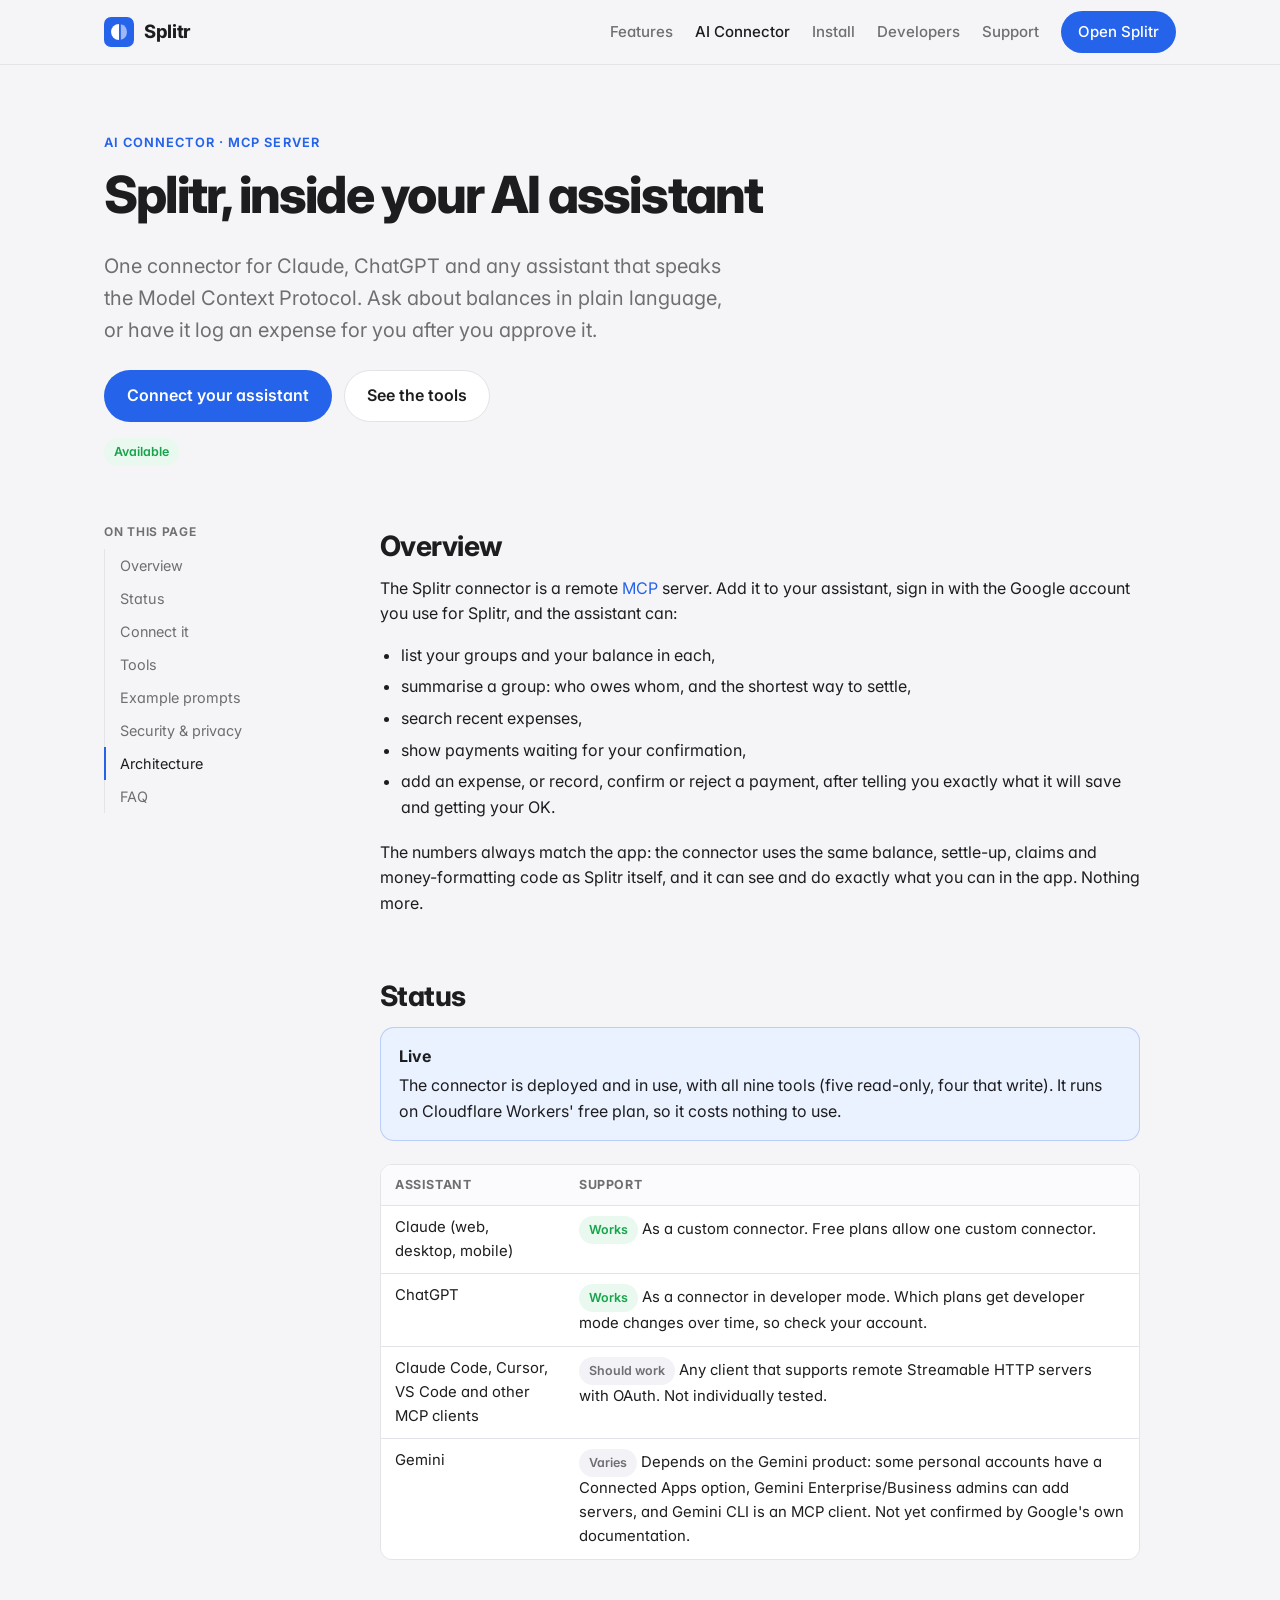
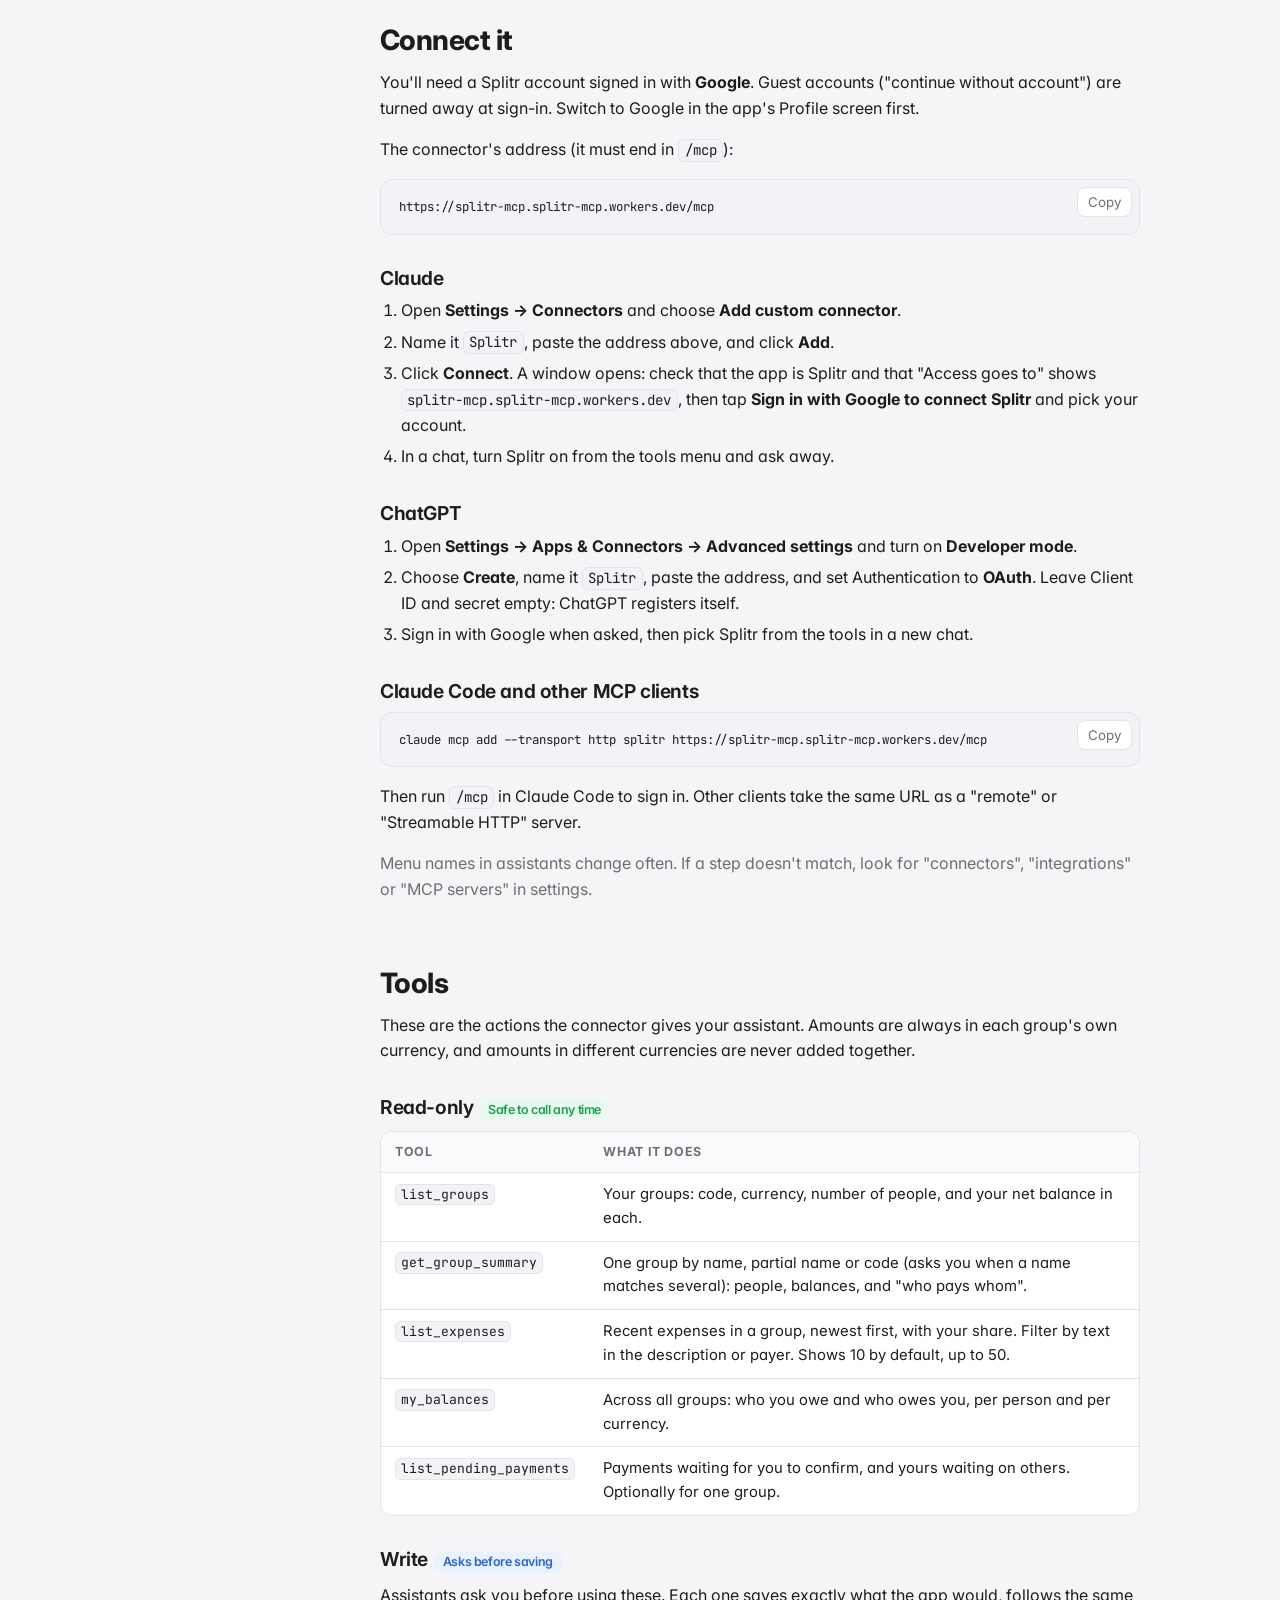
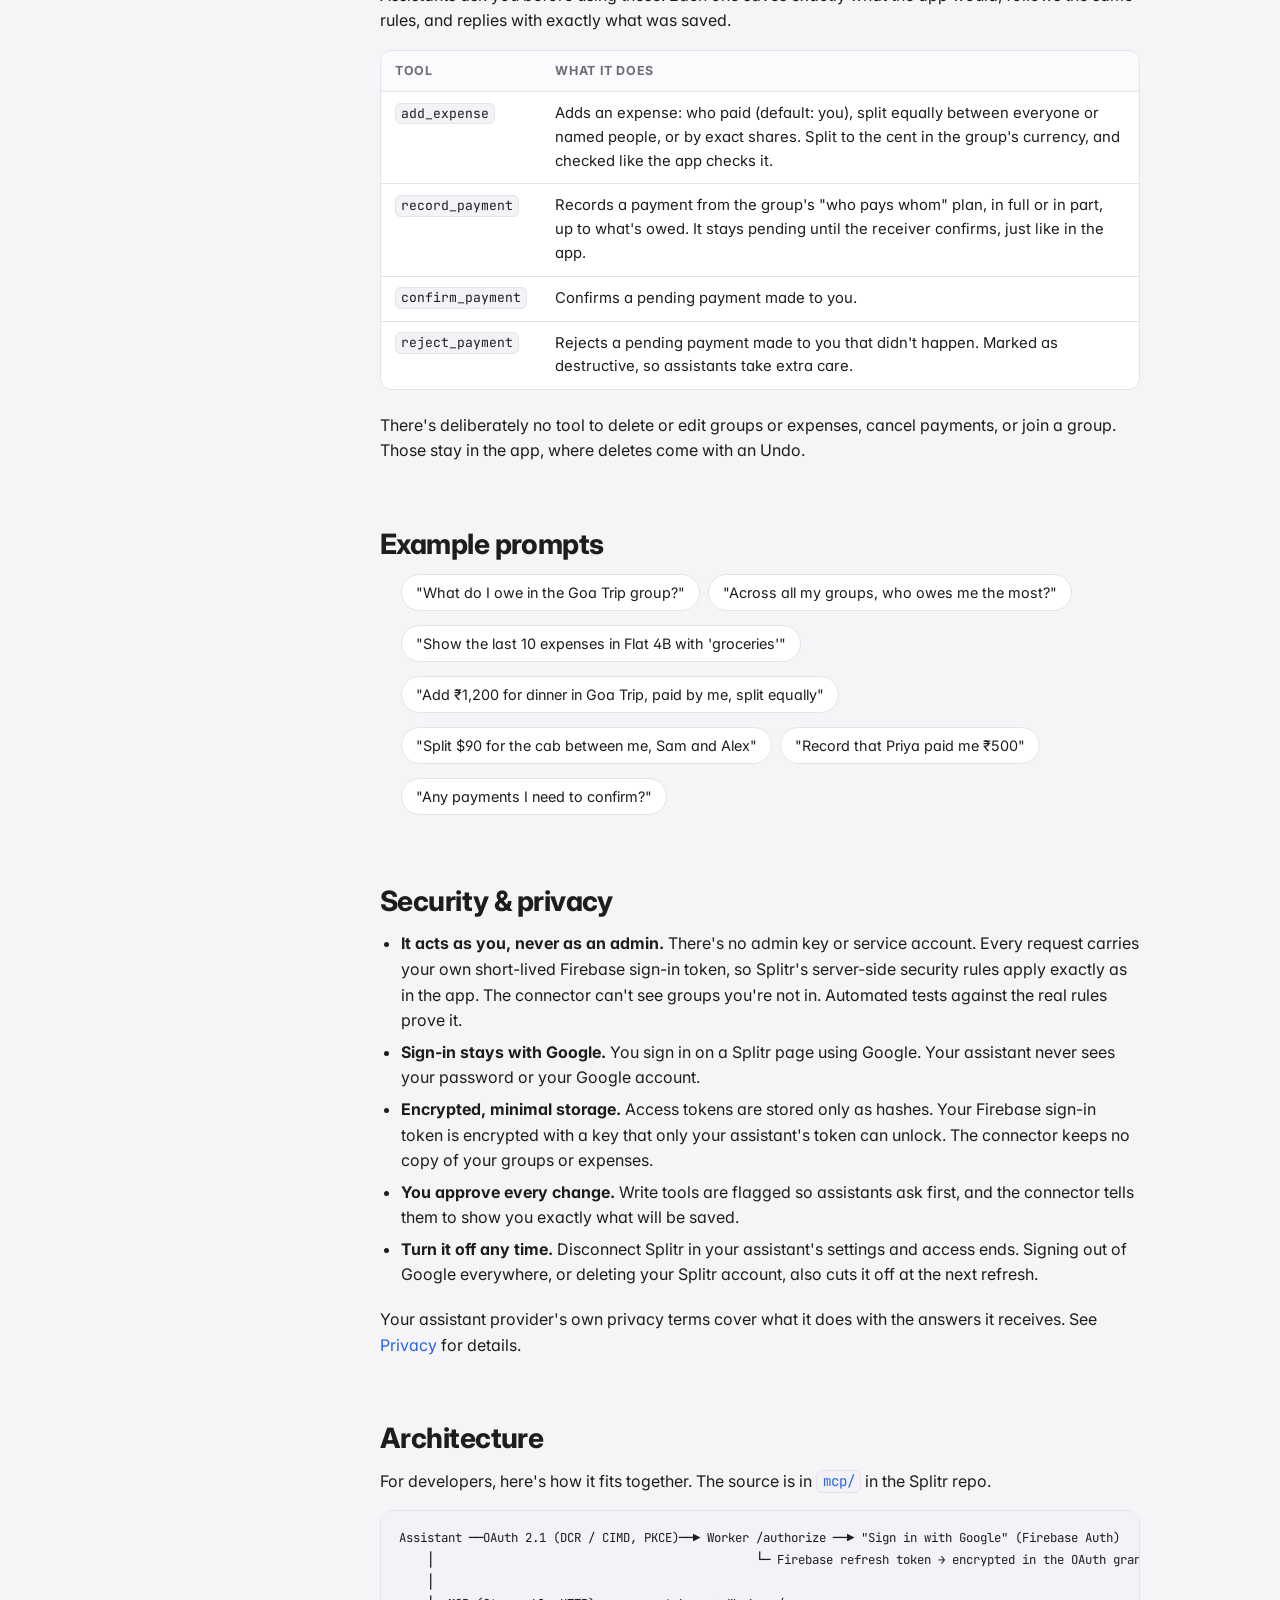
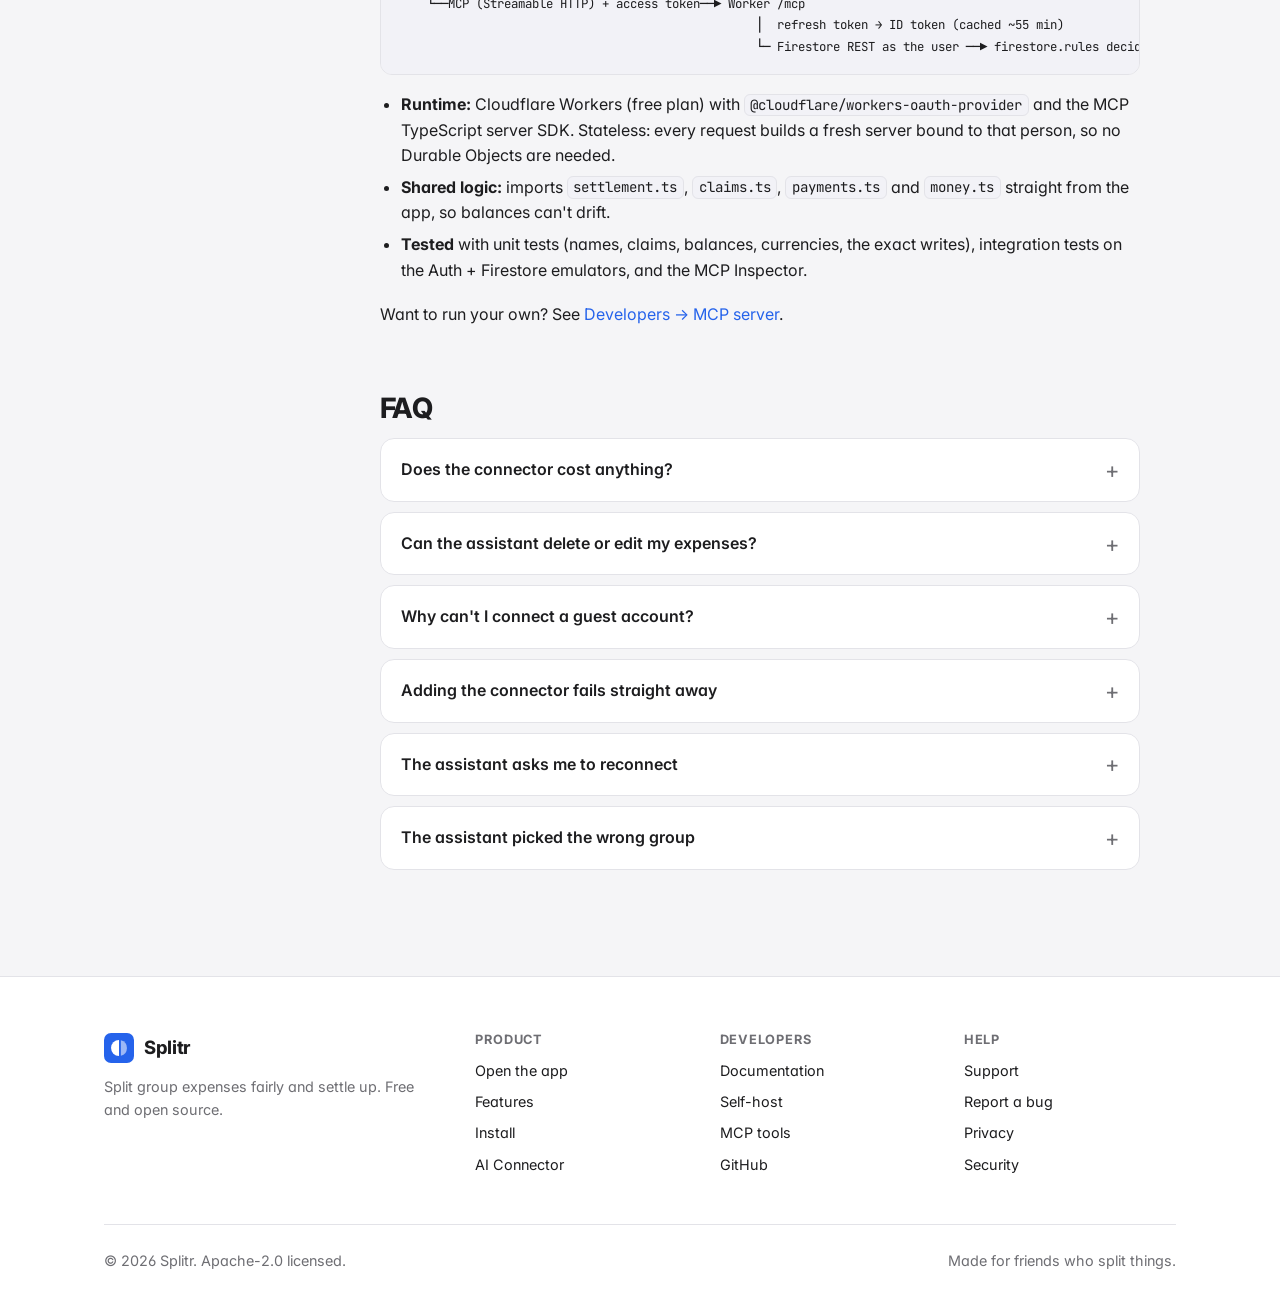
==== connector.html @ 8ebcb890 "Add the Splitr website: landing page, AI connector, docs, support, privacy A static site (plain HTML" ====
<!doctype html>
<html lang="en">
<head>
  <meta charset="utf-8">
  <meta name="viewport" content="width=device-width, initial-scale=1">
  <title>Splitr AI Connector (MCP)</title>
  <meta name="description" content="Use Splitr from Claude, ChatGPT and other AI assistants. The Splitr MCP server reads your groups and records expenses with your own permissions.">
  <meta name="theme-color" content="#f5f5f7" media="(prefers-color-scheme: light)">
  <meta name="theme-color" content="#000000" media="(prefers-color-scheme: dark)">
  <link rel="icon" type="image/svg+xml" href="assets/logo.svg">
  <link rel="preconnect" href="https://fonts.googleapis.com">
  <link rel="preconnect" href="https://fonts.gstatic.com" crossorigin>
  <link href="https://fonts.googleapis.com/css2?family=Inter:wght@400;500;600;700;800&family=JetBrains+Mono:wght@500&display=swap" rel="stylesheet">
  <link rel="stylesheet" href="assets/css/site.css">
</head>
<body>

<header class="site-header">
  <nav class="container nav" aria-label="Main">
    <a class="brand" href="index.html"><img src="assets/logo.svg" alt="" width="30" height="30">Splitr</a>
    <button class="nav-toggle" aria-label="Menu" aria-expanded="false" aria-controls="nav-links">
      <svg width="24" height="24" viewBox="0 0 24 24" fill="none" stroke="currentColor" stroke-width="2" stroke-linecap="round"><path d="M4 7h16M4 12h16M4 17h16"/></svg>
    </button>
    <div class="nav-links" id="nav-links">
      <a href="index.html#features">Features</a>
      <a href="connector.html" aria-current="page">AI Connector</a>
      <a href="index.html#install">Install</a>
      <a href="developers.html">Developers</a>
      <a href="support.html">Support</a>
      <a class="btn btn-primary btn-sm" data-link="app" href="https://splitr-bills.web.app">Open Splitr</a>
    </div>
  </nav>
</header>

<main>
  <div class="container page-hero">
    <span class="eyebrow">AI Connector · MCP server</span>
    <h1 style="font-size:clamp(2rem,5vw,3.2rem)">Splitr, inside your AI assistant</h1>
    <p class="lead">One connector for Claude, ChatGPT and any assistant that speaks the Model Context Protocol. Ask about balances in plain language, or have it log an expense for you after you approve it.</p>
    <div class="btn-row" style="margin-top:24px"><a class="btn btn-primary" href="#connect">Connect your assistant</a><a class="btn btn-secondary" href="#tools">See the tools</a></div>
    <p style="margin-top:16px"><span class="pill green" data-connector-status>Available</span></p>
  </div>

  <div class="container docs">
    <nav class="toc" aria-label="On this page">
      <p>On this page</p>
      <ul>
        <li><a href="#overview">Overview</a></li>
        <li><a href="#status">Status</a></li>
        <li><a href="#connect">Connect it</a></li>
        <li><a href="#tools">Tools</a></li>
        <li><a href="#examples">Example prompts</a></li>
        <li><a href="#security">Security &amp; privacy</a></li>
        <li><a href="#architecture">Architecture</a></li>
        <li><a href="#connector-faq">FAQ</a></li>
      </ul>
    </nav>

    <article class="prose">
      <h2 id="overview">Overview</h2>
      <p>The Splitr connector is a remote <a href="https://modelcontextprotocol.io" rel="noopener">MCP</a> server. Add it to your assistant, sign in with the Google account you use for Splitr, and the assistant can:</p>
      <ul>
        <li>list your groups and your balance in each,</li>
        <li>summarise a group: who owes whom, and the shortest way to settle,</li>
        <li>search recent expenses,</li>
        <li>show payments waiting for your confirmation,</li>
        <li>add an expense, or record, confirm or reject a payment, after telling you exactly what it will save and getting your OK.</li>
      </ul>
      <p>The numbers always match the app: the connector uses the same balance, settle-up, claims and money-formatting code as Splitr itself, and it can see and do exactly what you can in the app. Nothing more.</p>

      <h2 id="status">Status</h2>
      <div class="callout info" data-when-live>
        <strong>Live</strong>
        <p>The connector is deployed and in use, with all nine tools (five read-only, four that write). It runs on Cloudflare Workers' free plan, so it costs nothing to use.</p>
      </div>
      <div class="callout warn" data-when-not-live hidden>
        <strong>Not public yet</strong>
        <p>The connector isn't available right now. Watch the <a data-link="repo" href="https://github.com/anpixelartist/Splitr">GitHub repo</a> for updates.</p>
      </div>
      <div class="table-wrap">
        <table>
          <thead><tr><th>Assistant</th><th>Support</th></tr></thead>
          <tbody>
            <tr><td>Claude (web, desktop, mobile)</td><td><span class="pill green">Works</span> As a custom connector. Free plans allow one custom connector.</td></tr>
            <tr><td>ChatGPT</td><td><span class="pill green">Works</span> As a connector in developer mode. Which plans get developer mode changes over time, so check your account.</td></tr>
            <tr><td>Claude Code, Cursor, VS Code and other MCP clients</td><td><span class="pill gray">Should work</span> Any client that supports remote Streamable HTTP servers with OAuth. Not individually tested.</td></tr>
            <tr><td>Gemini</td><td><span class="pill gray">Varies</span> Depends on the Gemini product: some personal accounts have a Connected Apps option, Gemini Enterprise/Business admins can add servers, and Gemini CLI is an MCP client. Not yet confirmed by Google's own documentation.</td></tr>
          </tbody>
        </table>
      </div>

      <h2 id="connect">Connect it</h2>
      <p>You'll need a Splitr account signed in with <b>Google</b>. Guest accounts ("continue without account") are turned away at sign-in. Switch to Google in the app's Profile screen first.</p>
      <p>The connector's address (it must end in <code>/mcp</code>):</p>
      <pre data-copy><code data-mcp-url>https://splitr-mcp.splitr-mcp.workers.dev/mcp</code></pre>

      <h3>Claude</h3>
      <ol>
        <li>Open <b>Settings → Connectors</b> and choose <b>Add custom connector</b>.</li>
        <li>Name it <code>Splitr</code>, paste the address above, and click <b>Add</b>.</li>
        <li>Click <b>Connect</b>. A window opens: check that the app is Splitr and that "Access goes to" shows <code>splitr-mcp.splitr-mcp.workers.dev</code>, then tap <b>Sign in with Google to connect Splitr</b> and pick your account.</li>
        <li>In a chat, turn Splitr on from the tools menu and ask away.</li>
      </ol>

      <h3>ChatGPT</h3>
      <ol>
        <li>Open <b>Settings → Apps &amp; Connectors → Advanced settings</b> and turn on <b>Developer mode</b>.</li>
        <li>Choose <b>Create</b>, name it <code>Splitr</code>, paste the address, and set Authentication to <b>OAuth</b>. Leave Client ID and secret empty: ChatGPT registers itself.</li>
        <li>Sign in with Google when asked, then pick Splitr from the tools in a new chat.</li>
      </ol>

      <h3>Claude Code and other MCP clients</h3>
      <pre data-copy><code>claude mcp add --transport http splitr <span data-mcp-url>https://splitr-mcp.splitr-mcp.workers.dev/mcp</span></code></pre>
      <p>Then run <code>/mcp</code> in Claude Code to sign in. Other clients take the same URL as a "remote" or "Streamable HTTP" server.</p>
      <p class="muted">Menu names in assistants change often. If a step doesn't match, look for "connectors", "integrations" or "MCP servers" in settings.</p>

      <h2 id="tools">Tools</h2>
      <p>These are the actions the connector gives your assistant. Amounts are always in each group's own currency, and amounts in different currencies are never added together.</p>

      <h3>Read-only <span class="pill green">Safe to call any time</span></h3>
      <div class="table-wrap">
        <table>
          <thead><tr><th>Tool</th><th>What it does</th></tr></thead>
          <tbody>
            <tr><td><code>list_groups</code></td><td>Your groups: code, currency, number of people, and your net balance in each.</td></tr>
            <tr><td><code>get_group_summary</code></td><td>One group by name, partial name or code (asks you when a name matches several): people, balances, and "who pays whom".</td></tr>
            <tr><td><code>list_expenses</code></td><td>Recent expenses in a group, newest first, with your share. Filter by text in the description or payer. Shows 10 by default, up to 50.</td></tr>
            <tr><td><code>my_balances</code></td><td>Across all groups: who you owe and who owes you, per person and per currency.</td></tr>
            <tr><td><code>list_pending_payments</code></td><td>Payments waiting for you to confirm, and yours waiting on others. Optionally for one group.</td></tr>
          </tbody>
        </table>
      </div>

      <h3>Write <span class="pill">Asks before saving</span></h3>
      <p>Assistants ask you before using these. Each one saves exactly what the app would, follows the same rules, and replies with exactly what was saved.</p>
      <div class="table-wrap">
        <table>
          <thead><tr><th>Tool</th><th>What it does</th></tr></thead>
          <tbody>
            <tr><td><code>add_expense</code></td><td>Adds an expense: who paid (default: you), split equally between everyone or named people, or by exact shares. Split to the cent in the group's currency, and checked like the app checks it.</td></tr>
            <tr><td><code>record_payment</code></td><td>Records a payment from the group's "who pays whom" plan, in full or in part, up to what's owed. It stays pending until the receiver confirms, just like in the app.</td></tr>
            <tr><td><code>confirm_payment</code></td><td>Confirms a pending payment made to you.</td></tr>
            <tr><td><code>reject_payment</code></td><td>Rejects a pending payment made to you that didn't happen. Marked as destructive, so assistants take extra care.</td></tr>
          </tbody>
        </table>
      </div>
      <p>There's deliberately no tool to delete or edit groups or expenses, cancel payments, or join a group. Those stay in the app, where deletes come with an Undo.</p>

      <h2 id="examples">Example prompts</h2>
      <ul class="prompt-list">
        <li>"What do I owe in the Goa Trip group?"</li>
        <li>"Across all my groups, who owes me the most?"</li>
        <li>"Show the last 10 expenses in Flat 4B with 'groceries'"</li>
        <li>"Add ₹1,200 for dinner in Goa Trip, paid by me, split equally"</li>
        <li>"Split $90 for the cab between me, Sam and Alex"</li>
        <li>"Record that Priya paid me ₹500"</li>
        <li>"Any payments I need to confirm?"</li>
      </ul>

      <h2 id="security">Security &amp; privacy</h2>
      <ul>
        <li><b>It acts as you, never as an admin.</b> There's no admin key or service account. Every request carries your own short-lived Firebase sign-in token, so Splitr's server-side security rules apply exactly as in the app. The connector can't see groups you're not in. Automated tests against the real rules prove it.</li>
        <li><b>Sign-in stays with Google.</b> You sign in on a Splitr page using Google. Your assistant never sees your password or your Google account.</li>
        <li><b>Encrypted, minimal storage.</b> Access tokens are stored only as hashes. Your Firebase sign-in token is encrypted with a key that only your assistant's token can unlock. The connector keeps no copy of your groups or expenses.</li>
        <li><b>You approve every change.</b> Write tools are flagged so assistants ask first, and the connector tells them to show you exactly what will be saved.</li>
        <li><b>Turn it off any time.</b> Disconnect Splitr in your assistant's settings and access ends. Signing out of Google everywhere, or deleting your Splitr account, also cuts it off at the next refresh.</li>
      </ul>
      <p>Your assistant provider's own privacy terms cover what it does with the answers it receives. See <a href="privacy.html#connector">Privacy</a> for details.</p>

      <h2 id="architecture">Architecture</h2>
      <p>For developers, here's how it fits together. The source is in <a data-link="mcpReadme" href="https://github.com/anpixelartist/Splitr/blob/main/mcp/README.md"><code>mcp/</code></a> in the Splitr repo.</p>
      <pre><code>Assistant ──OAuth 2.1 (DCR / CIMD, PKCE)──▶ Worker /authorize ──▶ "Sign in with Google" (Firebase Auth)
    │                                              └─ Firebase refresh token → encrypted in the OAuth grant
    │
    └──MCP (Streamable HTTP) + access token──▶ Worker /mcp
                                                   │  refresh token → ID token (cached ~55 min)
                                                   └─ Firestore REST as the user ──▶ firestore.rules decide</code></pre>
      <ul>
        <li><b>Runtime:</b> Cloudflare Workers (free plan) with <code>@cloudflare/workers-oauth-provider</code> and the MCP TypeScript server SDK. Stateless: every request builds a fresh server bound to that person, so no Durable Objects are needed.</li>
        <li><b>Shared logic:</b> imports <code>settlement.ts</code>, <code>claims.ts</code>, <code>payments.ts</code> and <code>money.ts</code> straight from the app, so balances can't drift.</li>
        <li><b>Tested</b> with unit tests (names, claims, balances, currencies, the exact writes), integration tests on the Auth + Firestore emulators, and the MCP Inspector.</li>
      </ul>
      <p>Want to run your own? See <a href="developers.html#mcp">Developers → MCP server</a>.</p>

      <h2 id="connector-faq">FAQ</h2>
      <div class="faq" style="margin:0">
        <details>
          <summary>Does the connector cost anything?</summary>
          <div><p>No. It runs on Cloudflare's and Firebase's free plans, like the app.</p></div>
        </details>
        <details>
          <summary>Can the assistant delete or edit my expenses?</summary>
          <div><p>No. There are no delete or edit tools. It can add expenses and record, confirm or reject payments, and only after you approve each one.</p></div>
        </details>
        <details>
          <summary>Why can't I connect a guest account?</summary>
          <div><p>Guest accounts live only on one device, so there's no way to sign in to them from somewhere else. Switch to Google in the app's Profile screen, then connect.</p></div>
        </details>
        <details>
          <summary>Adding the connector fails straight away</summary>
          <div><p>Check that the address ends in <code>/mcp</code>. The address without it won't work as a connector.</p></div>
        </details>
        <details>
          <summary>The assistant asks me to reconnect</summary>
          <div><p>That happens after you sign out of Google everywhere or your sign-in expires. Click Connect again and sign in. Nothing in Splitr is lost.</p></div>
        </details>
        <details>
          <summary>The assistant picked the wrong group</summary>
          <div><p>Use the group's exact name, or its 6-character code. When a name matches more than one group, the connector tells the assistant to check with you.</p></div>
        </details>
      </div>
    </article>
  </div>
</main>

<footer class="site-footer">
  <div class="container">
    <div class="footer-grid">
      <div>
        <a class="brand" href="index.html"><img src="assets/logo.svg" alt="" width="30" height="30">Splitr</a>
        <p class="muted" style="margin-top:12px;max-width:320px">Split group expenses fairly and settle up. Free and open source.</p>
      </div>
      <div>
        <h4>Product</h4>
        <ul>
          <li><a data-link="app" href="https://splitr-bills.web.app">Open the app</a></li>
          <li><a href="index.html#features">Features</a></li>
          <li><a href="index.html#install">Install</a></li>
          <li><a href="connector.html">AI Connector</a></li>
        </ul>
      </div>
      <div>
        <h4>Developers</h4>
        <ul>
          <li><a href="developers.html">Documentation</a></li>
          <li><a href="developers.html#self-host">Self-host</a></li>
          <li><a href="connector.html#tools">MCP tools</a></li>
          <li><a data-link="repo" href="https://github.com/anpixelartist/Splitr">GitHub</a></li>
        </ul>
      </div>
      <div>
        <h4>Help</h4>
        <ul>
          <li><a href="support.html">Support</a></li>
          <li><a data-link="bug" href="https://github.com/anpixelartist/Splitr/issues/new">Report a bug</a></li>
          <li><a href="privacy.html">Privacy</a></li>
          <li><a href="support.html#security">Security</a></li>
        </ul>
      </div>
    </div>
    <div class="footer-bottom">
      <span>© <span data-year>2026</span> Splitr. Apache-2.0 licensed.</span>
      <span>Made for friends who split things.</span>
    </div>
  </div>
</footer>

<script src="assets/js/site.js"></script>
</body>
</html>
---- assets/css/site.css ----
/* Splitr website. Colours follow the app: Apple system greys, blue accent. */

:root {
  color-scheme: light dark;
  --page: #f5f5f7;
  --surface: #ffffff;
  --surface-2: #fbfbfd;
  --text: #1d1d1f;
  --muted: #6e6e73;
  --line: #e3e3e8;
  --accent: #2563eb;
  --accent-hover: #1d4ed8;
  --accent-soft: #eaf1ff;
  --green: #16a34a;
  --green-soft: #e9f9ef;
  --red: #dc2626;
  --red-soft: #fdeeee;
  --amber: #b45309;
  --amber-soft: #fff6e0;
  --code-bg: #f2f2f7;
  --shadow: 0 1px 2px rgb(0 0 0 / .04), 0 8px 30px rgb(0 0 0 / .06);
  --radius: 18px;
  --max: 1120px;
}

@media (prefers-color-scheme: dark) {
  :root {
    --page: #000000;
    --surface: #1c1c1e;
    --surface-2: #141416;
    --text: #f5f5f7;
    --muted: #a1a1a6;
    --line: #2c2c2e;
    --accent: #3b82f6;
    --accent-hover: #60a5fa;
    --accent-soft: #16223a;
    --green: #4ade80;
    --green-soft: #12291c;
    --red: #f87171;
    --red-soft: #321618;
    --amber: #fbbf24;
    --amber-soft: #30240e;
    --code-bg: #111113;
    --shadow: 0 1px 2px rgb(0 0 0 / .5), 0 8px 30px rgb(0 0 0 / .4);
  }
}

*, *::before, *::after { box-sizing: border-box; }
html { scroll-behavior: smooth; scroll-padding-top: 80px; -webkit-text-size-adjust: 100%; }
body {
  margin: 0;
  background: var(--page);
  color: var(--text);
  font: 16px/1.6 "Inter", system-ui, -apple-system, "Segoe UI", Roboto, sans-serif;
  font-feature-settings: "cv11", "ss01";
  -webkit-font-smoothing: antialiased;
  overflow-x: clip;
}
img, svg { display: block; max-width: 100%; }
a { color: var(--accent); text-decoration: none; }
a:hover { text-decoration: underline; }
h1, h2, h3, h4 { line-height: 1.15; letter-spacing: -0.02em; margin: 0 0 .5em; }
h1 { font-size: clamp(2.4rem, 6vw, 4.2rem); letter-spacing: -0.035em; font-weight: 800; }
h2 { font-size: clamp(1.8rem, 4vw, 2.6rem); font-weight: 750; }
h3 { font-size: 1.2rem; font-weight: 650; }
p { margin: 0 0 1em; }
code, pre, kbd { font-family: "JetBrains Mono", ui-monospace, SFMono-Regular, Menlo, monospace; font-size: .88em; }
:not(pre) > code { background: var(--code-bg); border: 1px solid var(--line); padding: .1em .4em; border-radius: 6px; }
pre { background: var(--code-bg); border: 1px solid var(--line); border-radius: 12px; padding: 16px 18px; overflow-x: auto; line-height: 1.55; margin: 0 0 1.2em; }
:focus-visible { outline: 3px solid var(--accent); outline-offset: 2px; border-radius: 6px; }
.sr-only { position: absolute; width: 1px; height: 1px; overflow: hidden; clip: rect(0 0 0 0); white-space: nowrap; }

.container { max-width: var(--max); margin: 0 auto; padding: 0 16px; }
@media (min-width: 640px) { .container { padding: 0 24px; } }
.muted { color: var(--muted); }
.center { text-align: center; }
/* "Splitr" is a wordmark: always written exactly like that, never in capitals,
   even inside uppercase labels. site.js wraps any stray occurrence. */
.brand-name { text-transform: none; letter-spacing: -0.01em; }
.eyebrow { display: inline-block; font-size: .8rem; font-weight: 650; letter-spacing: .08em; text-transform: uppercase; color: var(--accent); margin-bottom: 12px; }
.lead { font-size: clamp(1.05rem, 2vw, 1.25rem); color: var(--muted); max-width: 640px; }
.center .lead { margin-left: auto; margin-right: auto; }

/* ── Header ─────────────────────────────────────────────── */
/* The blur lives on ::before: backdrop-filter on the header itself would trap
   the fixed-position mobile menu inside the header's box. */
.site-header { position: sticky; top: 0; z-index: 50; border-bottom: 1px solid var(--line); }
.site-header::before {
  content: ""; position: absolute; inset: 0; z-index: -1;
  background: color-mix(in srgb, var(--page) 80%, transparent);
  backdrop-filter: saturate(180%) blur(20px);
  -webkit-backdrop-filter: saturate(180%) blur(20px);
}
.nav { display: flex; align-items: center; gap: 24px; height: 64px; }
.brand { display: flex; align-items: center; gap: 10px; color: var(--text); font-weight: 750; font-size: 1.15rem; letter-spacing: -0.02em; }
.brand:hover { text-decoration: none; }
.brand img { width: 30px; height: 30px; }
.nav-links { display: flex; gap: 22px; margin-left: auto; align-items: center; }
.nav-links a { color: var(--muted); font-size: .94rem; font-weight: 500; }
.nav-links a:hover, .nav-links a[aria-current="page"] { color: var(--text); text-decoration: none; }
.nav-toggle { display: none; margin-left: auto; background: none; border: 0; color: var(--text); padding: 8px; cursor: pointer; }
/* Phones and small tablets: the menu is a bottom sheet, in thumb reach */
.nav-backdrop { display: none; }
@media (max-width: 860px) {
  .nav-toggle { display: block; }
  .nav-links {
    position: fixed; left: 0; right: 0; bottom: 0; z-index: 70;
    flex-direction: column; align-items: stretch; gap: 0;
    background: var(--surface); border-radius: 24px 24px 0 0;
    padding: 28px 20px calc(20px + env(safe-area-inset-bottom));
    box-shadow: 0 -10px 40px rgb(0 0 0 / .18);
    transform: translateY(105%); visibility: hidden;
    transition: transform .32s cubic-bezier(.32, .72, 0, 1), visibility 0s .32s;
  }
  .nav-links::before {
    content: ""; position: absolute; top: 10px; left: 50%; width: 40px; height: 5px;
    margin-left: -20px; border-radius: 3px; background: var(--line);
  }
  .nav-links.open { transform: none; visibility: visible; transition: transform .32s cubic-bezier(.32, .72, 0, 1); }
  .nav-links a { padding: 15px 4px; border-bottom: 1px solid var(--line); font-size: 1.05rem; color: var(--text); }
  .nav-links .btn { margin-top: 16px; border-bottom: 0; padding: 14px; font-size: 1rem; }
  .nav-backdrop {
    display: block; position: fixed; inset: 0; z-index: 60; background: rgb(0 0 0 / .4);
    opacity: 0; pointer-events: none; transition: opacity .25s;
  }
  .nav-backdrop.open { opacity: 1; pointer-events: auto; }
  html.nav-open { overflow: hidden; }
  html.nav-open .site-header { z-index: 80; }
}

/* ── Buttons ────────────────────────────────────────────── */
.btn {
  display: inline-flex; align-items: center; justify-content: center; gap: 8px;
  padding: 12px 22px; border-radius: 999px; font-weight: 600; font-size: 1rem;
  border: 1px solid transparent; cursor: pointer; transition: background .15s, transform .1s, border-color .15s;
  font-family: inherit;
}
.btn:hover { text-decoration: none; }
.btn:active { transform: scale(.98); }
.btn-primary { background: var(--accent); color: #fff; }
.btn-primary:hover { background: var(--accent-hover); color: #fff; }
.btn-secondary { background: var(--surface); color: var(--text); border-color: var(--line); }
.btn-secondary:hover { border-color: var(--muted); }
.btn-sm { padding: 8px 16px; font-size: .9rem; }
.nav-links .btn-primary { color: #fff; }
.btn-row { display: flex; flex-wrap: wrap; gap: 12px; }
.center .btn-row { justify-content: center; }

/* ── Sections ───────────────────────────────────────────── */
section { padding: 88px 0; }
@media (max-width: 640px) { section { padding: 64px 0; } }
.section-alt { background: var(--surface); border-top: 1px solid var(--line); border-bottom: 1px solid var(--line); }
.section-head { margin-bottom: 48px; }

/* ── Hero ───────────────────────────────────────────────── */
.hero { padding: 72px 0 88px; position: relative; overflow: hidden; }
.hero::before {
  content: ""; position: absolute; inset: -40% -20% auto; height: 700px; z-index: -1;
  background: radial-gradient(closest-side, color-mix(in srgb, var(--accent) 18%, transparent), transparent);
}
.hero-grid { display: grid; grid-template-columns: 1.1fr .9fr; gap: 56px; align-items: center; }
@media (max-width: 900px) { .hero-grid { grid-template-columns: 1fr; gap: 48px; } }
.hero-title { margin-bottom: .45em; }
.hero-title .tagline { display: block; font-size: clamp(1.9rem, 4.6vw, 3.1rem); letter-spacing: -0.03em; line-height: 1.1; margin-top: .25em; }
.hero-title .tagline em { font-style: normal; color: var(--accent); }
.hero .lead { margin-bottom: 28px; }
.trust { display: flex; flex-wrap: wrap; gap: 8px 20px; margin-top: 24px; font-size: .9rem; color: var(--muted); }
.trust span { display: inline-flex; align-items: center; gap: 6px; }
.trust svg { width: 16px; height: 16px; color: var(--green); }

/* ── Phone mockup ───────────────────────────────────────── */
.phone {
  width: 300px; max-width: 100%; margin: 0 auto; padding: 12px;
  background: #1d1d1f; border-radius: 46px; box-shadow: 0 30px 80px rgb(37 99 235 / .25), var(--shadow);
}
.phone-screen { background: var(--page); border-radius: 36px; overflow: hidden; padding: 18px 14px 20px; min-height: 560px; }
.phone-notch { width: 90px; height: 24px; background: #1d1d1f; border-radius: 0 0 14px 14px; margin: -18px auto 14px; }
.ph-title { font-weight: 750; font-size: 1.35rem; letter-spacing: -0.02em; margin: 0 4px 2px; }
.ph-sub { font-size: .75rem; color: var(--muted); margin: 0 4px 12px; }
.ph-card { background: var(--surface); border-radius: 16px; padding: 14px; margin-bottom: 10px; box-shadow: 0 1px 2px rgb(0 0 0 / .04); }
.ph-balance { background: linear-gradient(135deg, #16a34a, #22c55e); color: #fff; }
.ph-balance small { opacity: .85; font-size: .72rem; display: block; }
.ph-balance strong { font-size: 1.7rem; letter-spacing: -0.03em; }
.ph-label { font-size: .68rem; font-weight: 650; text-transform: uppercase; letter-spacing: .06em; color: var(--muted); margin: 14px 6px 6px; }
.ph-row { display: flex; align-items: center; gap: 10px; padding: 8px 0; font-size: .82rem; }
.ph-row + .ph-row { border-top: 1px solid var(--line); }
.ph-icon { width: 30px; height: 30px; border-radius: 9px; display: grid; place-items: center; font-size: .95rem; flex: none; background: var(--accent-soft); }
.ph-row div { flex: 1; min-width: 0; }
.ph-row b { display: block; font-weight: 600; }
.ph-row span { color: var(--muted); font-size: .72rem; }
.ph-amt { font-weight: 650; white-space: nowrap; }
.ph-plan { display: flex; align-items: center; gap: 6px; font-size: .8rem; padding: 6px 0; }
.ph-plan .arrow { color: var(--muted); }
.ph-plan .ph-amt { margin-left: auto; color: var(--accent); }

/* ── Cards & grids ──────────────────────────────────────── */
.grid { display: grid; gap: 20px; }
.grid-3 { grid-template-columns: repeat(3, 1fr); }
.grid-2 { grid-template-columns: repeat(2, 1fr); }
@media (max-width: 900px) { .grid-3 { grid-template-columns: repeat(2, 1fr); } }
@media (max-width: 640px) { .grid-3, .grid-2 { grid-template-columns: 1fr; } }
.card { background: var(--surface); border: 1px solid var(--line); border-radius: var(--radius); padding: 28px; }
.section-alt .card { background: var(--surface-2); }
.card h3 { margin-top: 16px; }
.card p { color: var(--muted); margin: 0; }
.icon-badge { width: 44px; height: 44px; border-radius: 12px; display: grid; place-items: center; background: var(--accent-soft); color: var(--accent); }
.icon-badge svg { width: 22px; height: 22px; }
.icon-badge.green { background: var(--green-soft); color: var(--green); }
.icon-badge.amber { background: var(--amber-soft); color: var(--amber); }
.icon-badge.red { background: var(--red-soft); color: var(--red); }

.steps { counter-reset: step; }
.step { position: relative; padding-top: 56px; }
.step::before {
  counter-increment: step; content: counter(step);
  position: absolute; top: 0; left: 0; width: 40px; height: 40px; border-radius: 50%;
  display: grid; place-items: center; font-weight: 700; background: var(--accent); color: #fff;
}
.step p { color: var(--muted); }

/* ── Split feature (text + visual) ──────────────────────── */
.split { display: grid; grid-template-columns: 1fr 1fr; gap: 56px; align-items: center; }
@media (max-width: 900px) { .split { grid-template-columns: 1fr; gap: 40px; } }
.checklist { list-style: none; padding: 0; margin: 0 0 28px; }
.checklist li { display: flex; gap: 12px; padding: 8px 0; }
.checklist li::before {
  content: ""; flex: none; width: 20px; height: 20px; margin-top: 3px; border-radius: 50%;
  background: var(--accent-soft) url("data:image/svg+xml,%3Csvg xmlns='http://www.w3.org/2000/svg' viewBox='0 0 24 24' fill='none' stroke='%232563eb' stroke-width='3' stroke-linecap='round' stroke-linejoin='round'%3E%3Cpath d='M20 6 9 17l-5-5'/%3E%3C/svg%3E") center / 12px no-repeat;
}

/* ── Chat mockup ────────────────────────────────────────── */
.chat { background: var(--surface); border: 1px solid var(--line); border-radius: 22px; padding: 20px; box-shadow: var(--shadow); }
.chat-top { display: flex; align-items: center; gap: 8px; font-size: .8rem; color: var(--muted); padding-bottom: 14px; margin-bottom: 16px; border-bottom: 1px solid var(--line); }
.chat-top .dot { width: 8px; height: 8px; border-radius: 50%; background: var(--green); }
.bubble { max-width: 88%; padding: 10px 14px; border-radius: 18px; margin-bottom: 10px; font-size: .93rem; }
.bubble.user { margin-left: auto; background: var(--accent); color: #fff; border-bottom-right-radius: 6px; }
.bubble.ai { background: var(--code-bg); border-bottom-left-radius: 6px; }
.tool-call { display: inline-flex; align-items: center; gap: 6px; font: 500 .75rem/1 "JetBrains Mono", ui-monospace, monospace; color: var(--muted); background: var(--page); border: 1px solid var(--line); border-radius: 8px; padding: 6px 10px; margin: 2px 0 10px; }
.tool-call svg { width: 13px; height: 13px; }
.bubble ul { margin: 6px 0 0; padding-left: 18px; }

/* ── Badges / pills ─────────────────────────────────────── */
.pill { display: inline-flex; align-items: center; gap: 6px; font-size: .78rem; font-weight: 600; padding: 4px 10px; border-radius: 999px; background: var(--accent-soft); color: var(--accent); }
.pill.amber { background: var(--amber-soft); color: var(--amber); }
.pill.green { background: var(--green-soft); color: var(--green); }
.pill.gray { background: var(--code-bg); color: var(--muted); }
.prompt-list { display: flex; flex-wrap: wrap; gap: 8px; margin: 0 0 28px; padding: 0; list-style: none; }
.prompt-list li { background: var(--surface); border: 1px solid var(--line); border-radius: 999px; padding: 6px 14px; font-size: .9rem; }

/* ── Install tabs ───────────────────────────────────────── */
.tabs { display: inline-flex; background: var(--code-bg); border: 1px solid var(--line); border-radius: 999px; padding: 4px; margin-bottom: 28px; flex-wrap: wrap; justify-content: center; }
.tab { background: none; border: 0; padding: 8px 18px; border-radius: 999px; font: 600 .92rem/1.2 inherit; font-family: inherit; color: var(--muted); cursor: pointer; }
.tab[aria-selected="true"] { background: var(--surface); color: var(--text); box-shadow: 0 1px 3px rgb(0 0 0 / .1); }
.tab-panel { max-width: 720px; margin: 0 auto; text-align: left; }
.tab-panel[hidden] { display: none; }
.install-steps { list-style: none; counter-reset: s; padding: 0; margin: 0; display: grid; gap: 12px; }
.install-steps li { counter-increment: s; display: flex; gap: 16px; align-items: flex-start; background: var(--surface); border: 1px solid var(--line); border-radius: 14px; padding: 16px 18px; }
.install-steps li::before { content: counter(s); flex: none; width: 28px; height: 28px; border-radius: 50%; display: grid; place-items: center; background: var(--accent-soft); color: var(--accent); font-weight: 700; font-size: .85rem; }
.note { font-size: .9rem; color: var(--muted); margin-top: 16px; }

/* ── Callouts ───────────────────────────────────────────── */
.callout { border-radius: 14px; padding: 16px 18px; border: 1px solid var(--line); background: var(--surface); margin: 0 0 1.4em; }
.callout.info { background: var(--accent-soft); border-color: color-mix(in srgb, var(--accent) 25%, transparent); }
.callout.warn { background: var(--amber-soft); border-color: color-mix(in srgb, var(--amber) 30%, transparent); }
.callout strong:first-child { display: block; margin-bottom: 4px; }
.callout p:last-child { margin: 0; }

/* ── FAQ ────────────────────────────────────────────────── */
.faq { max-width: 780px; margin: 0 auto; }
.faq details { background: var(--surface); border: 1px solid var(--line); border-radius: 14px; margin-bottom: 10px; }
.faq summary { cursor: pointer; padding: 18px 52px 18px 20px; font-weight: 600; list-style: none; position: relative; }
.faq summary::-webkit-details-marker { display: none; }
.faq summary::after { content: "+"; position: absolute; right: 20px; top: 50%; transform: translateY(-50%); font-size: 1.4rem; font-weight: 400; color: var(--muted); }
.faq details[open] summary::after { content: "−"; }
.faq details > div { padding: 0 20px 18px; color: var(--muted); }
.faq details > div p:last-child { margin: 0; }

/* ── Docs layout ────────────────────────────────────────── */
.page-hero { padding-top: 64px; padding-bottom: 40px; }
.page-hero .lead { margin-bottom: 0; }
.docs { display: grid; grid-template-columns: 220px minmax(0, 1fr); gap: 56px; padding-bottom: 96px; }
@media (max-width: 900px) { .docs { grid-template-columns: minmax(0, 1fr); gap: 24px; } }
.toc { position: sticky; top: 88px; align-self: start; font-size: .9rem; }
.toc p { font-weight: 650; font-size: .75rem; text-transform: uppercase; letter-spacing: .06em; color: var(--muted); margin-bottom: 8px; }
.toc ul { list-style: none; margin: 0; padding: 0; border-left: 1px solid var(--line); }
.toc a { display: block; padding: 5px 0 5px 14px; color: var(--muted); margin-left: -1px; border-left: 2px solid transparent; }
.toc a:hover, .toc a.active { color: var(--text); border-left-color: var(--accent); text-decoration: none; }
@media (max-width: 900px) {
  .toc { position: static; background: var(--surface); border: 1px solid var(--line); border-radius: 14px; padding: 16px; }
  .toc ul { columns: 2; border: 0; }
  .toc a { padding-left: 0; border: 0; }
}
.prose { max-width: 760px; }
.prose h2 { font-size: 1.75rem; margin-top: 56px; padding-top: 8px; }
.prose h2:first-child { margin-top: 0; }
.prose h3 { margin-top: 32px; }
.prose ul, .prose ol { padding-left: 1.3em; margin: 0 0 1.2em; }
.prose li { margin-bottom: 6px; }
.table-wrap { overflow-x: auto; margin: 0 0 1.4em; border: 1px solid var(--line); border-radius: 12px; }
table { border-collapse: collapse; width: 100%; font-size: .93rem; background: var(--surface); }
th, td { text-align: left; padding: 10px 14px; border-bottom: 1px solid var(--line); vertical-align: top; }
th { font-size: .78rem; text-transform: uppercase; letter-spacing: .05em; color: var(--muted); background: var(--surface-2); }
tr:last-child td { border-bottom: 0; }
td code { white-space: nowrap; }

.copy-wrap { position: relative; }
.copy-btn {
  position: absolute; top: 8px; right: 8px; font: 600 .75rem/1 inherit; font-family: inherit;
  background: var(--surface); color: var(--muted); border: 1px solid var(--line); border-radius: 8px; padding: 6px 10px; cursor: pointer;
}
.copy-btn:hover { color: var(--text); }

/* ── CTA + footer ───────────────────────────────────────── */
.cta-box { background: linear-gradient(135deg, #1d4ed8, #2563eb 50%, #3b82f6); color: #fff; border-radius: 28px; padding: 64px 32px; text-align: center; }
.cta-box h2 { color: #fff; }
.cta-box p { color: rgb(255 255 255 / .85); max-width: 560px; margin: 0 auto 28px; }
.cta-box .btn-primary { background: #fff; color: #1d4ed8; }
.cta-box .btn-primary:hover { background: #eaf1ff; color: #1d4ed8; }
.cta-box .btn-secondary { background: transparent; color: #fff; border-color: rgb(255 255 255 / .4); }

.site-footer { border-top: 1px solid var(--line); padding: 56px 0 40px; font-size: .9rem; background: var(--surface); }
.footer-grid { display: grid; grid-template-columns: 1.6fr repeat(3, 1fr); gap: 32px; margin-bottom: 40px; }
@media (max-width: 760px) { .footer-grid { grid-template-columns: 1fr 1fr; } .footer-grid > :first-child { grid-column: 1 / -1; } }
.footer-grid h4 { font-size: .8rem; text-transform: uppercase; letter-spacing: .06em; color: var(--muted); margin-bottom: 12px; }
.footer-grid ul { list-style: none; padding: 0; margin: 0; }
.footer-grid li { margin-bottom: 8px; }
.footer-grid a { color: var(--text); }
.footer-bottom { display: flex; flex-wrap: wrap; justify-content: space-between; gap: 12px; color: var(--muted); border-top: 1px solid var(--line); padding-top: 24px; }

/* ── Hero visual: phone + live notifications ────────────── */
.hero-visual { position: relative; }
.notif {
  position: absolute; left: -48px; bottom: 96px; z-index: 2; width: 270px;
  display: flex; align-items: center; gap: 12px; padding: 12px 14px;
  background: color-mix(in srgb, var(--surface) 92%, transparent);
  backdrop-filter: blur(14px); -webkit-backdrop-filter: blur(14px);
  border: 1px solid var(--line); border-radius: 18px; box-shadow: var(--shadow);
  font-size: .85rem; line-height: 1.35;
  opacity: 0; transform: translateY(12px) scale(.96);
  transition: opacity .35s ease, transform .45s cubic-bezier(.32, .72, 0, 1);
}
.notif.show { opacity: 1; transform: none; }
.notif-icon { flex: none; width: 34px; height: 34px; border-radius: 10px; display: grid; place-items: center; color: #fff; font-weight: 700; }
.notif-title { display: block; font-weight: 600; }
.notif-sub { color: var(--muted); font-size: .78rem; }
.notif time { margin-left: auto; align-self: flex-start; color: var(--muted); font-size: .72rem; }
@media (max-width: 900px) { .notif { left: 50%; bottom: 24px; margin-left: -135px; } }
.ph-amt, .ph-balance strong { font-variant-numeric: tabular-nums; }

/* Phones: a shorter mockup so it doesn't take a whole screen */
@media (max-width: 640px) {
  .hero { padding: 40px 0 56px; }
  .phone { width: 280px; border-radius: 42px; }
  .phone-screen { min-height: 0; height: 430px; border-radius: 32px;
    -webkit-mask-image: linear-gradient(#000 78%, transparent); mask-image: linear-gradient(#000 78%, transparent); }
}

/* ── Bento features ─────────────────────────────────────── */
.bento { display: grid; grid-template-columns: repeat(3, 1fr); gap: 20px; }
.bento-card {
  display: flex; flex-direction: column; overflow: hidden;
  background: var(--surface-2); border: 1px solid var(--line); border-radius: 22px;
  transition: transform .25s ease, border-color .25s;
}
.bento-card:hover { transform: translateY(-3px); border-color: color-mix(in srgb, var(--accent) 35%, var(--line)); }
.bento-card.wide { grid-column: span 2; }
.bento-visual {
  height: 168px; display: flex; align-items: center; justify-content: center; gap: 10px; flex-wrap: wrap;
  padding: 20px; position: relative;
  background: radial-gradient(120% 100% at 50% 0%, color-mix(in srgb, var(--accent) 9%, transparent), transparent 70%);
  border-bottom: 1px solid var(--line);
}
.bento-body { padding: 22px 24px 26px; }
.bento-body h3 { margin: 0 0 6px; }
.bento-body p { color: var(--muted); margin: 0; }
@media (max-width: 900px) { .bento { grid-template-columns: 1fr 1fr; } .bento-card.wide { grid-column: span 2; } }
@media (max-width: 640px) {
  .bento { grid-template-columns: 1fr; gap: 14px; }
  .bento-card.wide { grid-column: auto; }
  .bento-visual { height: 132px; padding: 14px; }
  .bento-body { padding: 18px 20px 20px; }
}
/* small UI pieces drawn inside the visuals */
.mini { background: var(--surface); border: 1px solid var(--line); border-radius: 12px; padding: 8px 12px; font-size: .82rem; box-shadow: 0 1px 2px rgb(0 0 0 / .05); white-space: nowrap; }
.mini b { font-variant-numeric: tabular-nums; }
.mini.total { font-size: .95rem; padding: 10px 14px; }
.split-arrow { color: var(--muted); font-size: 1.1rem; }
.split-shares { display: flex; flex-direction: column; gap: 6px; }
.code-boxes { display: flex; gap: 6px; }
.code-boxes span {
  width: 34px; height: 42px; display: grid; place-items: center; border-radius: 10px;
  background: var(--surface); border: 1px solid var(--line); font: 700 1.05rem/1 "JetBrains Mono", ui-monospace, monospace;
}
.code-boxes span:nth-child(4) { border-color: var(--accent); box-shadow: 0 0 0 3px var(--accent-soft); }
.chips { display: flex; flex-wrap: wrap; gap: 6px; justify-content: center; max-width: 300px; }
.chips span { padding: 4px 10px; border-radius: 999px; background: var(--surface); border: 1px solid var(--line); font-size: .8rem; font-weight: 600; }
.chips span.on { background: var(--accent); border-color: var(--accent); color: #fff; }
.settle-viz { display: flex; align-items: center; gap: 14px; }
.settle-viz .col { display: flex; flex-direction: column; gap: 4px; font-size: .74rem; color: var(--muted); }
.settle-viz .mini { padding: 5px 10px; font-size: .78rem; }
.settle-viz .strike { text-decoration: line-through; opacity: .7; }
.settle-viz .col.after .mini { color: var(--text); }
.status-row { display: flex; align-items: center; gap: 8px; }
.status-row .line { width: 22px; height: 2px; background: var(--line); }
.offline-viz { display: flex; flex-direction: column; align-items: center; gap: 8px; }

/* ── Chat demo: messages appear in order ────────────────── */
.chat.playing > .bubble, .chat.playing > .tool-call { opacity: 0; transform: translateY(8px); }
.chat > .bubble, .chat > .tool-call { transition: opacity .35s ease, transform .35s ease; }
.chat.playing > .shown { opacity: 1; transform: none; }
.bubble.typing { position: relative; color: transparent; }
.bubble.typing > * { visibility: hidden; }
.bubble.typing::after {
  content: ""; position: absolute; left: 16px; top: 50%; width: 6px; height: 6px; margin-top: -3px; border-radius: 50%;
  background: var(--muted); box-shadow: 10px 0 var(--muted), 20px 0 var(--muted); animation: blink 1s infinite;
}
@keyframes blink { 50% { opacity: .3; } }

/* ── Scroll reveal (class only added by JS, so no-JS shows everything) ── */
.reveal { opacity: 0; transform: translateY(18px); transition: opacity .6s ease, transform .6s cubic-bezier(.2, .7, .2, 1); transition-delay: var(--d, 0ms); }
.reveal.in { opacity: 1; transform: none; }

/* ── Sticky phone CTA (home page) ───────────────────────── */
.mobile-cta { display: none; }
@media (max-width: 640px) {
  .mobile-cta {
    display: flex; gap: 10px; position: fixed; left: 12px; right: 12px; z-index: 40;
    bottom: calc(12px + env(safe-area-inset-bottom)); padding: 8px;
    background: color-mix(in srgb, var(--surface) 88%, transparent);
    backdrop-filter: blur(16px); -webkit-backdrop-filter: blur(16px);
    border: 1px solid var(--line); border-radius: 999px; box-shadow: var(--shadow);
    transform: translateY(150%); transition: transform .35s cubic-bezier(.32, .72, 0, 1);
  }
  .mobile-cta.show { transform: none; }
  .mobile-cta .btn { flex: 1; padding: 11px 14px; font-size: .95rem; }
  body.has-mobile-cta .site-footer { padding-bottom: 100px; }
}

/* ── Docs TOC on phones: sticky, collapsible bar ────────── */
.toc-toggle { display: none; }
@media (max-width: 900px) {
  .toc { position: sticky; top: 72px; z-index: 20; padding: 0; overflow: hidden;
    background: color-mix(in srgb, var(--surface) 92%, transparent);
    backdrop-filter: blur(16px); -webkit-backdrop-filter: blur(16px); box-shadow: var(--shadow); }
  .toc.enhanced > p { display: none; }
  .toc-toggle {
    display: flex; align-items: center; gap: 8px; width: 100%; padding: 12px 16px;
    background: none; border: 0; color: var(--text); font: 600 .92rem/1.3 inherit; font-family: inherit; text-align: left; cursor: pointer;
  }
  .toc-toggle small { color: var(--muted); font-weight: 500; font-size: .78rem; text-transform: uppercase; letter-spacing: .05em; }
  .toc-toggle svg { margin-left: auto; transition: transform .2s; }
  .toc.open .toc-toggle svg { transform: rotate(180deg); }
  .toc.enhanced ul { display: none; columns: 1; padding: 0 16px 12px; border-top: 1px solid var(--line); max-height: 60vh; overflow-y: auto; }
  .toc.enhanced.open ul { display: block; }
  .toc.enhanced a { padding: 10px 0; }
}

@media (prefers-reduced-motion: reduce) {
  html { scroll-behavior: auto; }
  *, *::before, *::after { transition-duration: .01ms !important; animation-duration: .01ms !important; animation-iteration-count: 1 !important; }
}

/* ── Animated wordmark: letters rise in, then the word splits along the
      logo's diagonal and snaps back ─────────────────────────────────────── */
.wordmark {
  display: inline-block; position: relative; cursor: default;
  font-size: clamp(3.6rem, 13vw, 7rem); line-height: .95; letter-spacing: -0.055em; font-weight: 800;
  padding-right: .06em; /* room for the last letter's overhang */
}
.wordmark .wm-accent { color: var(--accent); }
.wm-layer { display: block; white-space: nowrap; transition: transform .55s cubic-bezier(.34, 1.56, .64, 1); }
.wm-bottom { position: absolute; inset: 0; visibility: hidden; }
.wordmark.cut .wm-top { clip-path: polygon(0 0, 100% 0, 100% 44%, 0 64%); }
.wordmark.cut .wm-bottom { visibility: visible; clip-path: polygon(0 64%, 100% 44%, 100% 100%, 0 100%); }
.wordmark.split .wm-top { transform: translate(-.07em, -.035em); }
.wordmark.split .wm-bottom { transform: translate(.07em, .035em); }
.wordmark.split .wm-layer { transition-timing-function: cubic-bezier(.2, .8, .2, 1); transition-duration: .4s; }
.wm-ch { display: inline-block; }
.wordmark.intro .wm-ch { opacity: 0; transform: translateY(.45em) rotate(6deg); }
.wordmark.play .wm-ch {
  opacity: 1; transform: none;
  transition: opacity .5s ease, transform .7s cubic-bezier(.2, .9, .25, 1.15);
  transition-delay: calc(var(--i) * 55ms);
}
/* a short accent seam shows in the gap while the word is split */
.wordmark::after {
  content: ""; position: absolute; left: -2%; right: -2%; top: 54%; height: 3px; border-radius: 3px;
  background: linear-gradient(90deg, transparent, var(--accent), transparent);
  transform: rotate(-2.2deg) scaleX(0); opacity: 0; transition: transform .4s ease, opacity .3s;
}
.wordmark.split::after { transform: rotate(-2.2deg) scaleX(1); opacity: .9; }

/* ── Use-case marquee ───────────────────────────────────── */
.marquee {
  overflow: hidden; padding: 22px 0; border-top: 1px solid var(--line);
  -webkit-mask-image: linear-gradient(90deg, transparent, #000 10%, #000 90%, transparent);
  mask-image: linear-gradient(90deg, transparent, #000 10%, #000 90%, transparent);
}
.marquee-track { display: flex; gap: 12px; width: max-content; margin: 0; padding: 0; list-style: none; animation: marquee 38s linear infinite; }
.marquee:hover .marquee-track, .marquee.paused .marquee-track { animation-play-state: paused; }
.marquee li {
  flex: none; padding: 10px 18px; border-radius: 999px; white-space: nowrap; font-weight: 550; font-size: .95rem;
  background: var(--surface); border: 1px solid var(--line);
}
@keyframes marquee { to { transform: translateX(calc(-50% - 6px)); } }

/* ── Statement: words light up as you scroll ────────────── */
.statement { padding: 120px 0; }
.scroll-text {
  max-width: 920px; margin: 0 auto; text-align: center;
  font-size: clamp(1.7rem, 4.2vw, 3rem); font-weight: 700; line-height: 1.25; letter-spacing: -0.03em;
}
.scroll-text .sw { opacity: .18; transition: opacity .25s linear; }
.scroll-text .sw.lit { opacity: 1; }
.scroll-text .sw.hl { color: var(--accent); }
@media (max-width: 640px) { .statement { padding: 80px 0; } }

/* ── Headings rise word by word ─────────────────────────── */
.reveal .hw { display: inline-block; opacity: 0; transform: translateY(.5em); }
.reveal.in .hw { opacity: 1; transform: none; transition: opacity .5s ease, transform .6s cubic-bezier(.2, .8, .2, 1); transition-delay: calc(120ms + var(--w) * 60ms); }

/* ── Bento previews act themselves out ──────────────────── */
.reveal .pop { opacity: 0; transform: translateY(10px) scale(.9); }
.reveal.in .pop { opacity: 1; transform: none; transition: opacity .4s ease, transform .55s cubic-bezier(.34, 1.56, .64, 1); transition-delay: var(--pd, 0ms); }
.settle-viz .strike { position: relative; text-decoration: none; }
.settle-viz .strike::after {
  content: ""; position: absolute; left: 8px; right: 8px; top: 50%; height: 1.5px; background: var(--red);
  transform-origin: left; transition: transform .45s ease; transition-delay: var(--sd, 0ms);
}
.reveal:not(.in) .settle-viz .strike::after { transform: scaleX(0); }
.status-row .line { transform-origin: left; }

/* ── Steps: a progress line connects the numbers ────────── */
@media (min-width: 901px) {
  .steps { position: relative; }
  .steps::before {
    content: ""; position: absolute; top: 19px; left: 40px; height: 2px; width: calc((100% - 40px) * 2 / 3);
    background: linear-gradient(90deg, var(--accent), color-mix(in srgb, var(--accent) 30%, transparent));
    transform-origin: left; transition: transform 1.4s cubic-bezier(.2, .8, .2, 1) .3s;
  }
  .steps.draw::before { transform: scaleX(0); }
  .steps.draw.drawn::before { transform: none; }
}
.step::before { transition: transform .5s cubic-bezier(.34, 1.56, .64, 1); transition-delay: inherit; }
.step.reveal:not(.in)::before { transform: scale(.4); }

/* ── Ambient glows drifting behind alt sections ─────────── */
.ambient { position: relative; overflow: hidden; isolation: isolate; }
.ambient::before, .ambient::after {
  content: ""; position: absolute; z-index: -1; width: 520px; height: 520px; border-radius: 50%; pointer-events: none;
  background: radial-gradient(closest-side, color-mix(in srgb, var(--accent) 12%, transparent), transparent);
  animation: drift 22s ease-in-out infinite alternate; will-change: transform;
}
.ambient::before { top: -160px; left: -160px; }
.ambient::after { bottom: -200px; right: -160px; animation-duration: 28s; animation-direction: alternate-reverse;
  background: radial-gradient(closest-side, color-mix(in srgb, var(--green) 10%, transparent), transparent); }
@keyframes drift { to { transform: translate(140px, 90px) scale(1.15); } }

/* ── CTA: a light sweep when it scrolls in ──────────────── */
.cta-box { position: relative; overflow: hidden; }
.cta-box::after {
  content: ""; position: absolute; inset: 0; pointer-events: none; transform: translateX(-120%);
  background: linear-gradient(105deg, transparent 35%, rgb(255 255 255 / .22) 50%, transparent 65%);
}
.cta-box.in::after { transform: translateX(120%); transition: transform 1.4s ease .5s; }

/* ── Hero drifts as you scroll (where scroll-driven CSS exists) ─────── */
@supports (animation-timeline: scroll()) {
  @media (prefers-reduced-motion: no-preference) {
    .hero-visual { animation: hero-drift linear both; animation-timeline: scroll(root); animation-range: 0 700px; }
    .hero-grid > div:first-child { animation: hero-fade linear both; animation-timeline: scroll(root); animation-range: 0 600px; }
    @keyframes hero-drift { to { transform: translateY(-70px) rotate(-2deg); } }
    @keyframes hero-fade { to { transform: translateY(40px); } }
  }
}

@media (prefers-reduced-motion: reduce) {
  .marquee-track { animation: none; flex-wrap: wrap; justify-content: center; width: auto; }
  .ambient::before, .ambient::after { animation: none; }
  .scroll-text .sw { opacity: 1; }
}
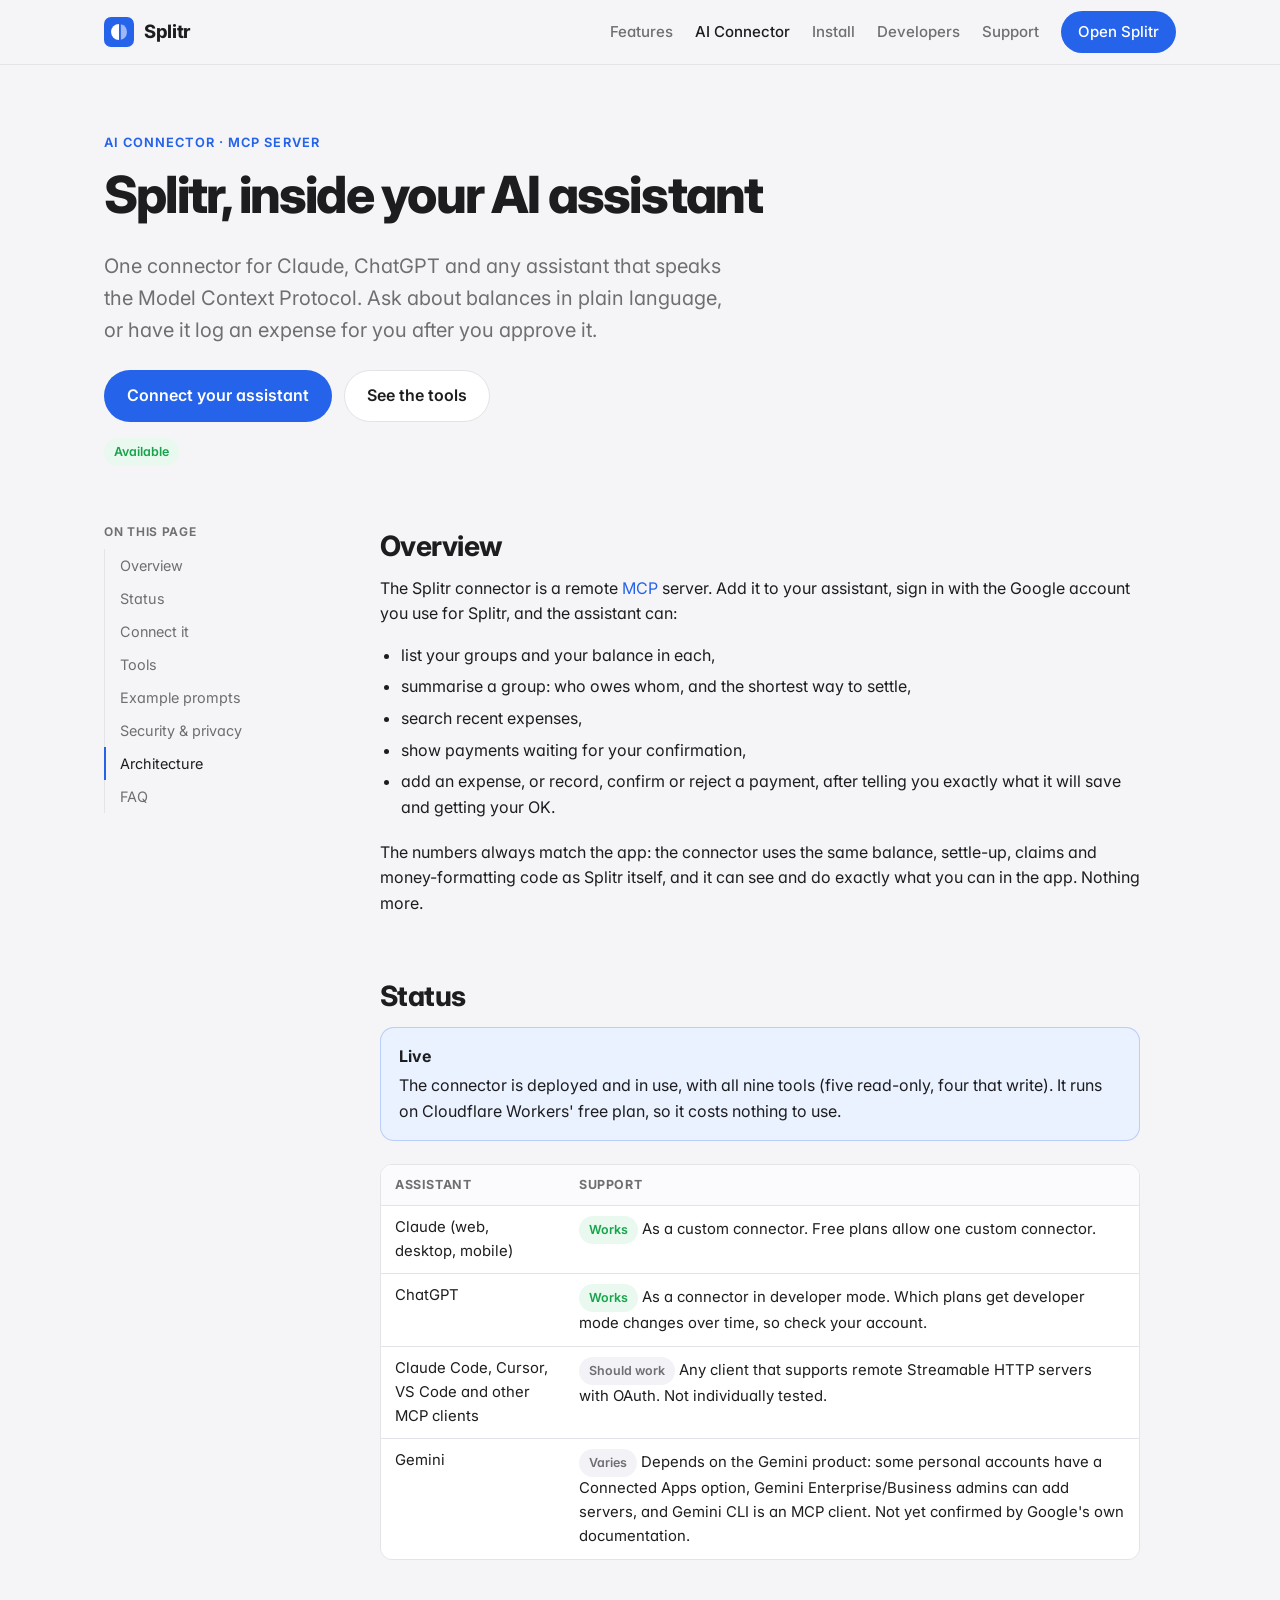
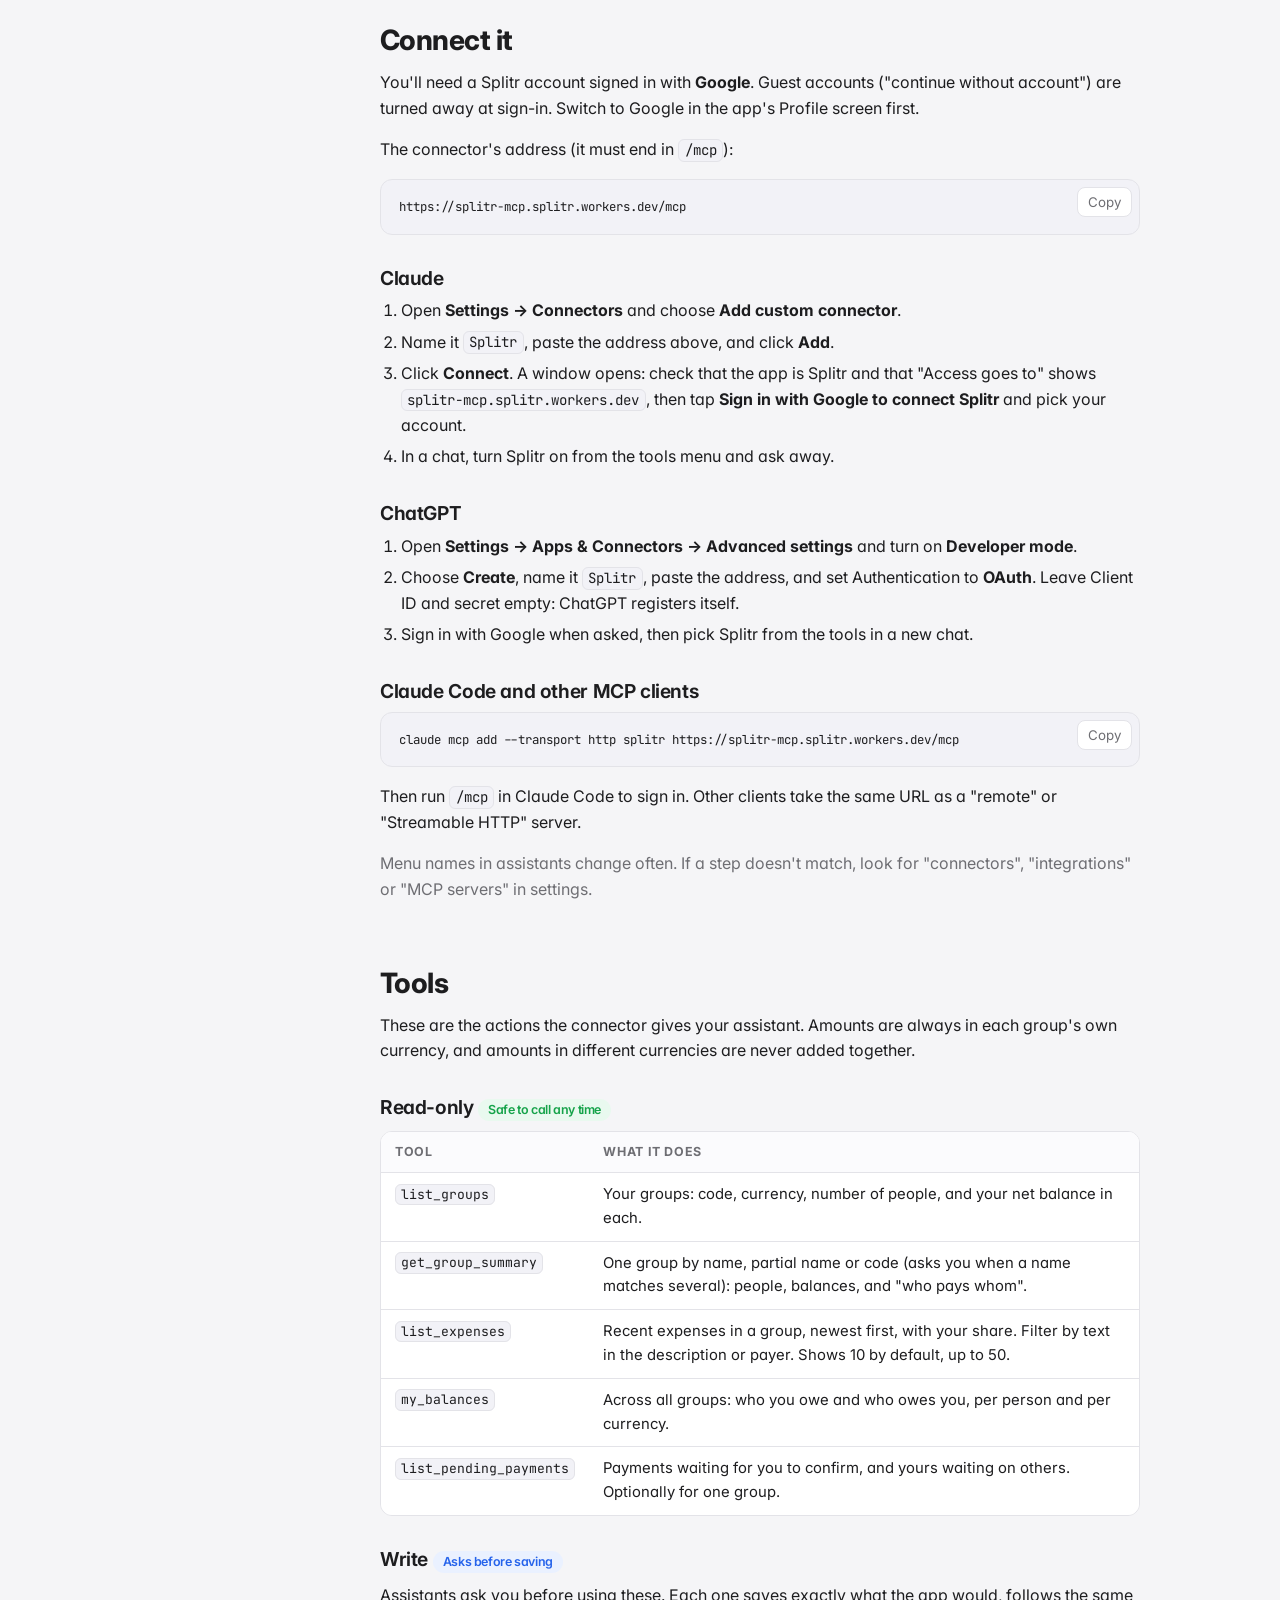
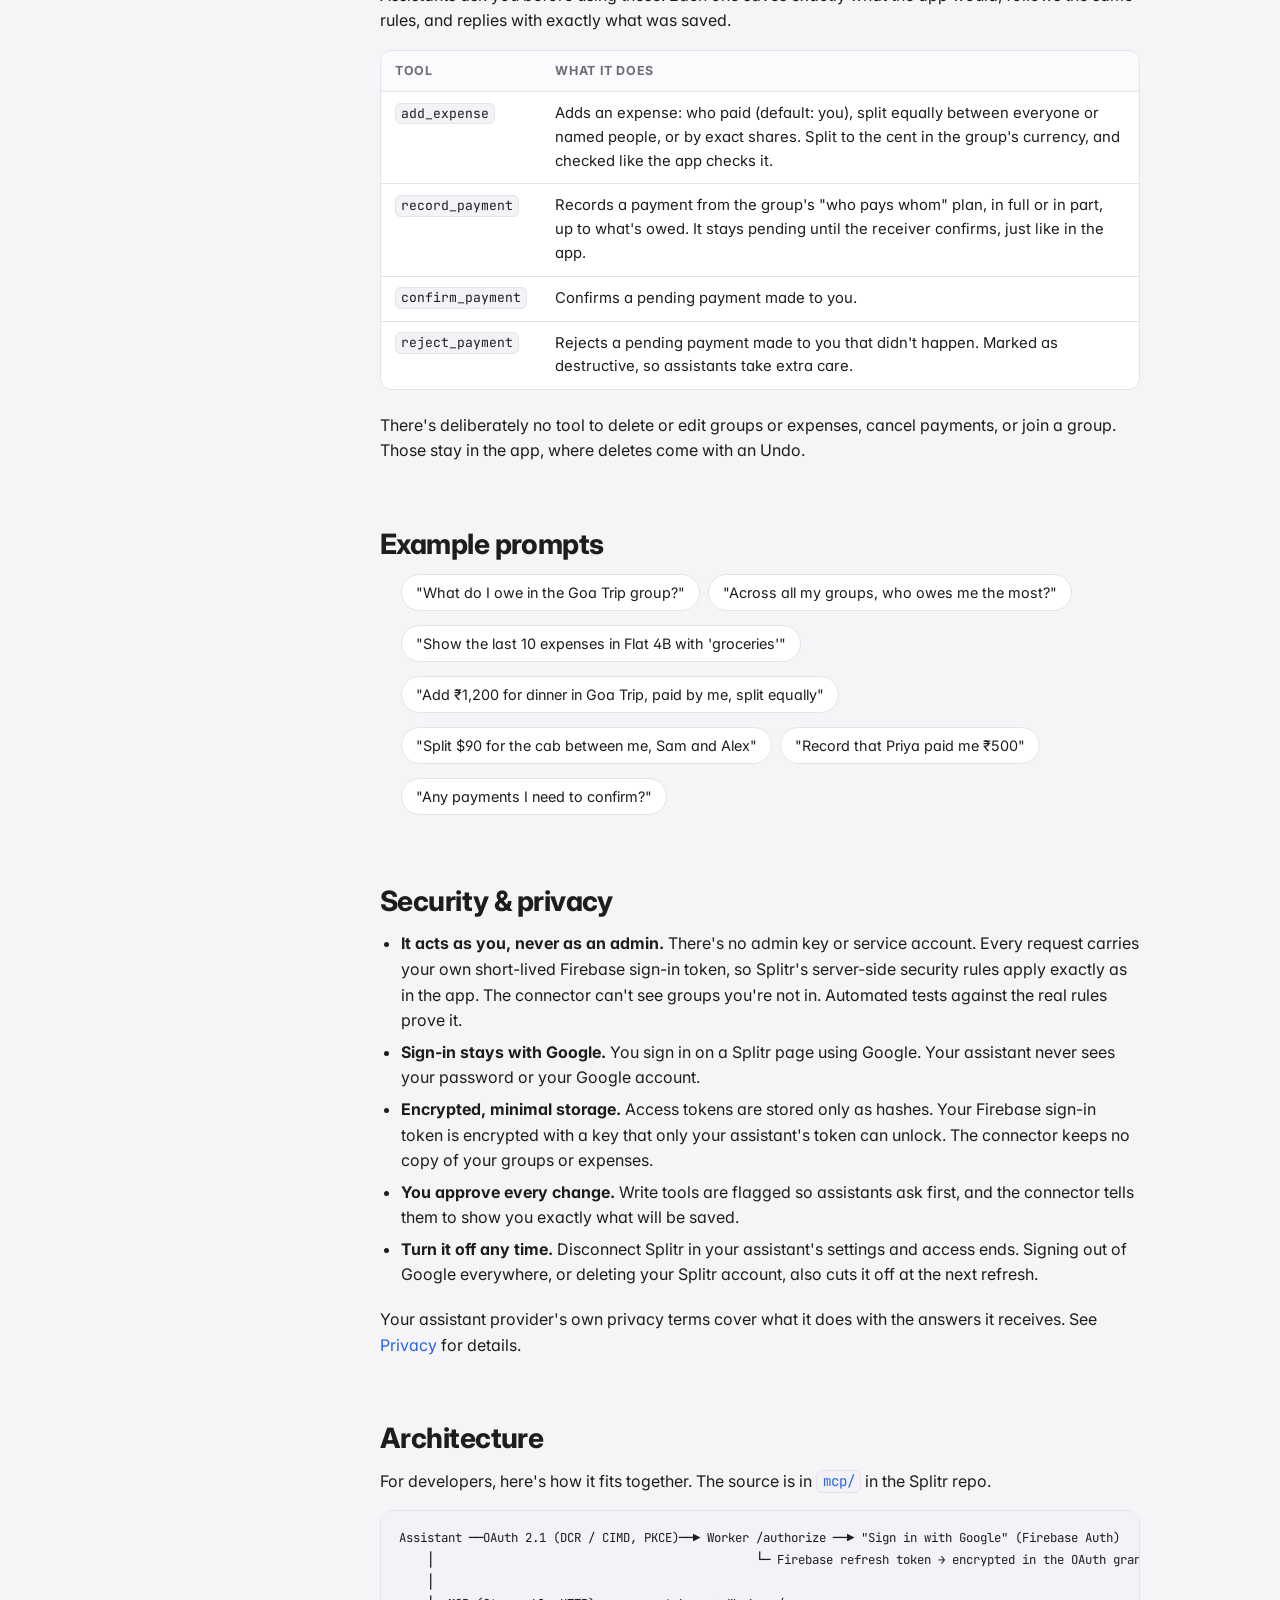
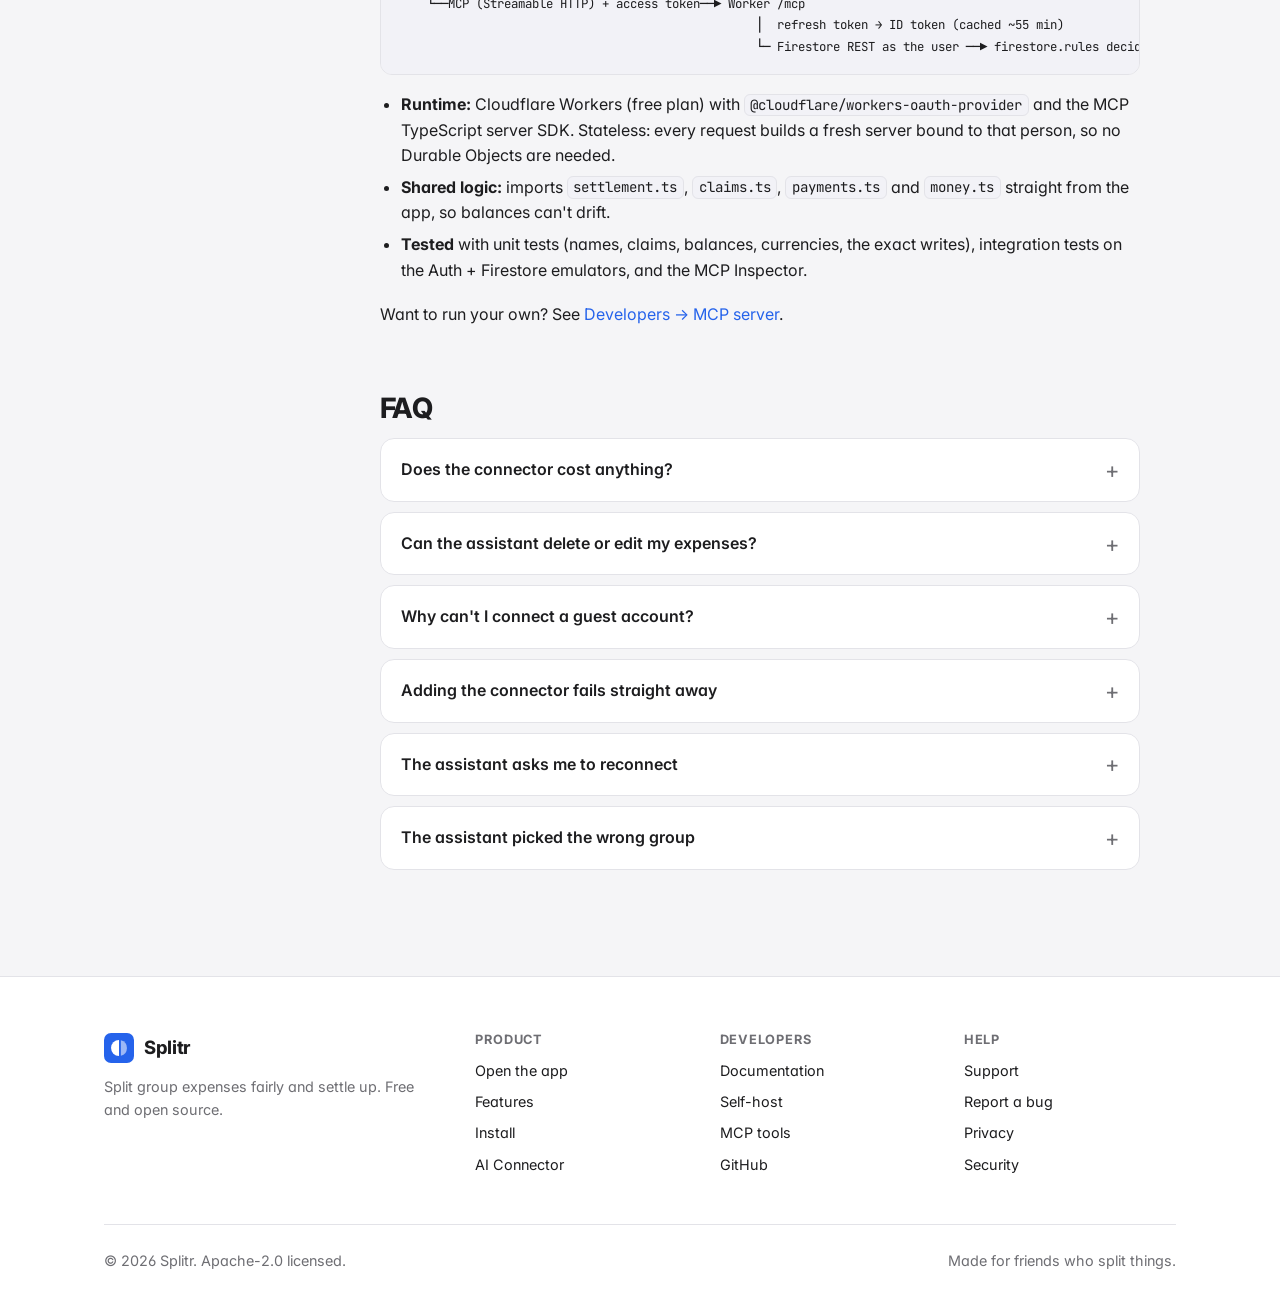
==== commit 925acac7: "Host the website on Cloudflare and refresh stale details Serve the site from a Cloudflare Worker (st" ====
--- a/connector.html
+++ b/connector.html
@@ -92,13 +92,13 @@
       <h2 id="connect">Connect it</h2>
       <p>You'll need a Splitr account signed in with <b>Google</b>. Guest accounts ("continue without account") are turned away at sign-in. Switch to Google in the app's Profile screen first.</p>
       <p>The connector's address (it must end in <code>/mcp</code>):</p>
-      <pre data-copy><code data-mcp-url>https://splitr-mcp.splitr-mcp.workers.dev/mcp</code></pre>
+      <pre data-copy><code data-mcp-url>https://splitr-mcp.splitr.workers.dev/mcp</code></pre>
 
       <h3>Claude</h3>
       <ol>
         <li>Open <b>Settings → Connectors</b> and choose <b>Add custom connector</b>.</li>
         <li>Name it <code>Splitr</code>, paste the address above, and click <b>Add</b>.</li>
-        <li>Click <b>Connect</b>. A window opens: check that the app is Splitr and that "Access goes to" shows <code>splitr-mcp.splitr-mcp.workers.dev</code>, then tap <b>Sign in with Google to connect Splitr</b> and pick your account.</li>
+        <li>Click <b>Connect</b>. A window opens: check that the app is Splitr and that "Access goes to" shows <code>splitr-mcp.splitr.workers.dev</code>, then tap <b>Sign in with Google to connect Splitr</b> and pick your account.</li>
         <li>In a chat, turn Splitr on from the tools menu and ask away.</li>
       </ol>
 
@@ -110,7 +110,7 @@
       </ol>
 
       <h3>Claude Code and other MCP clients</h3>
-      <pre data-copy><code>claude mcp add --transport http splitr <span data-mcp-url>https://splitr-mcp.splitr-mcp.workers.dev/mcp</span></code></pre>
+      <pre data-copy><code>claude mcp add --transport http splitr <span data-mcp-url>https://splitr-mcp.splitr.workers.dev/mcp</span></code></pre>
       <p>Then run <code>/mcp</code> in Claude Code to sign in. Other clients take the same URL as a "remote" or "Streamable HTTP" server.</p>
       <p class="muted">Menu names in assistants change often. If a step doesn't match, look for "connectors", "integrations" or "MCP servers" in settings.</p>
 
